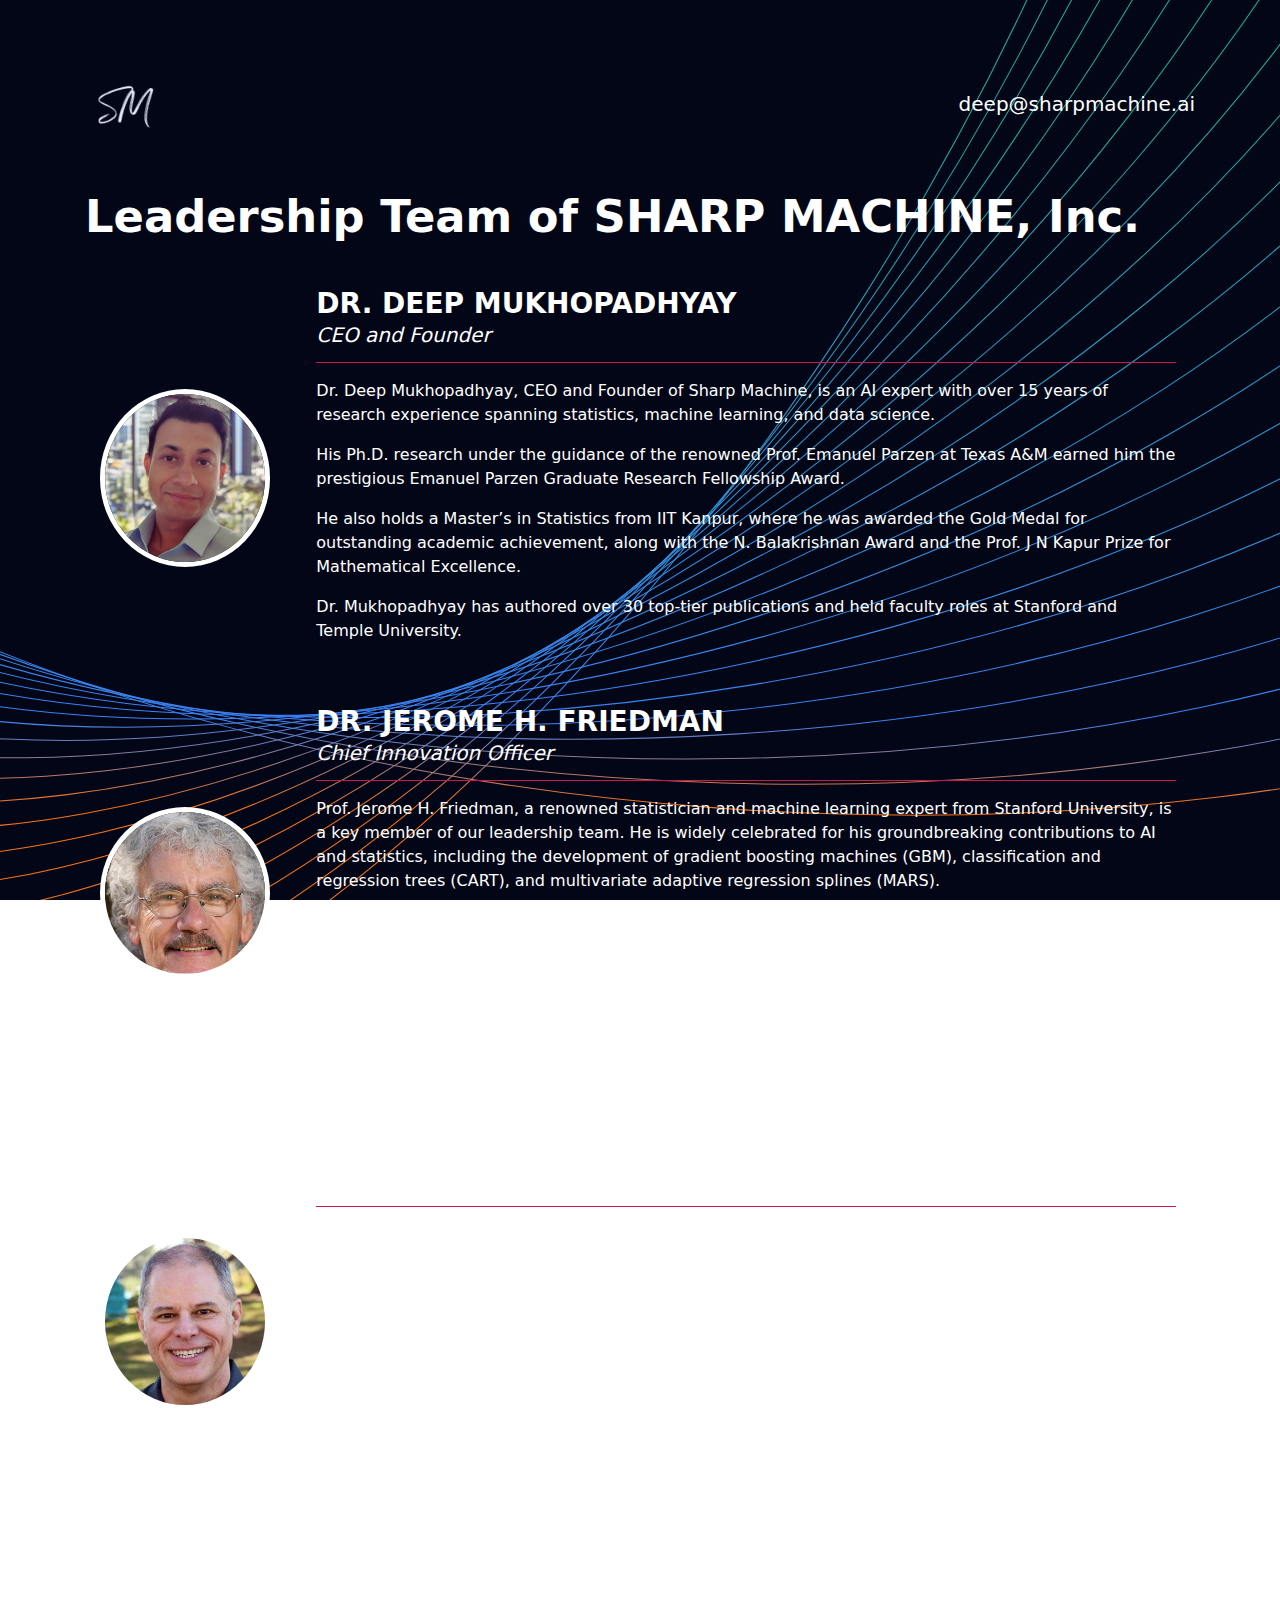
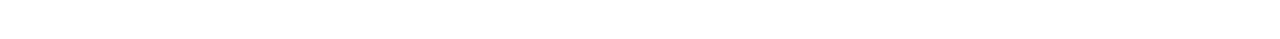
==== ourteam.html @ 8e90176b "Update Teams page." ====
<!DOCTYPE html>
<html lang="zh-TW">

<head>
  <meta charset="UTF-8">
  <meta name="viewport"
    content="width=device-width, initial-scale=1, shrink-to-fit=no">
  <title>SharpMachine</title>
  <meta name="description" content="Free bootstrap template Atlas">
  <link rel="icon" href="img/sm-favicon.png" sizes="32x32" type="image/png">
  <!-- custom.css -->
  <link rel="stylesheet" href="css/custom.css">
  <link rel="stylesheet" href="css/teams.css">
  <!-- bootstrap.min.css -->
  <link rel="stylesheet" href="css/bootstrap.min.css">
  <!-- font-awesome -->
  <link rel="stylesheet" href="font-awesome-4.7.0/css/font-awesome.min.css">

  <!-- AOS -->
  <link rel="stylesheet" href="css/aos.css">
</head>

<body>
  <!-- banner -->
  <div class="jumbotron jumbotron-fluid" id="banner">
    <div class="container text-center text-md-left">
      <header>
        <div class="row justify-content-between">
          <div class="col-2">
            <a href="/"><img src="img/ShortSM-transparent.png" alt="logo"></a>
          </div>
          <div class="col-6 align-self-center text-right">
            <a href="mailto:deep@unitedstatalgo.com"
              class="text-white lead">deep@sharpmachine.ai</a>
          </div>
        </div>
      </header>
      <h2 data-aos="fade" data-aos-easing="linear" data-aos-duration="1000"
        data-aos-once="true" class="display-3 text-white font-weight-bold my-5">
        Leadership Team of SHARP MACHINE, Inc.<br>
      </h2>

    <div class="container py-7">
      <div class="row mb-5">
        <div class="col-md-4 order-md-2">
          <img src="img/teams/deep-profile2.png"
            alt="Personal Trainer 1"
            class="img-fluid border-white border-w-5 w-50 w-md-80 w-lg-60 rounded-circle pic-top2">
        </div>
        <div class="col-md-10 flex-valign text-md-left row-margincustom">
          <h3
            class="text-uppercase text-letter-spacing-xs mt-0 mb-1 text-white font-weight-bold">
            Dr. Deep Mukhopadhyay
          </h3>
          <h5 class="my-0 font-weight-normal">
            <em>CEO and Founder</em>
          </h5>
          <hr class="hr-primary w-70 ml-0 ml-md-auto mr-md-0 mb-3">
          <p>Dr. Deep Mukhopadhyay, CEO and Founder of Sharp Machine, is an AI expert with
          over 15 years of research experience spanning statistics, machine learning, and
          data science. </p><p>His Ph.D. research under the guidance of the renowned Prof.
          Emanuel Parzen at Texas A&M earned him the prestigious Emanuel Parzen Graduate
          Research Fellowship Award.</p><p> He also holds a Master’s in Statistics from IIT
          Kanpur, where he was awarded the Gold Medal for outstanding academic
          achievement, along with the N. Balakrishnan Award and the Prof. J N Kapur Prize
          for Mathematical Excellence.</p><p>Dr. Mukhopadhyay has authored over 30 top-tier
          publications and held faculty roles at Stanford and Temple University.</p>
        </div>
      </div>
      <div class="row mb-5">
        <div class="col-md-4 order-md-2">
          <img src="img/teams/jerome.png"
            alt="Personal Trainer 2"
            class="img-fluid border-white border-w-5 w-50 w-md-80 w-lg-60 rounded-circle  pic-top2">
        </div>
        <div class="col-md-10 flex-valign row-margincustom">
          <h3
            class="text-uppercase text-letter-spacing-xs mt-0 mb-1 text-white font-weight-bold">
            Dr. Jerome H. Friedman
          </h3>
          <h5 class="my-0 font-weight-normal">
            <em>Chief Innovation Officer</em>
          </h5>
          <hr class="hr-primary w-70 ml-0 mb-3">
          <p>Prof. Jerome H. Friedman, a renowned statistician and machine learning expert
          from Stanford University, is a key member of our leadership team. He is widely
          celebrated for his groundbreaking contributions to AI and statistics, including
          the development of gradient boosting machines (GBM), classification and
          regression trees (CART), and multivariate adaptive regression splines (MARS).</p>
          <p>
          His co-authored textbook The Elements of Statistical Learning is a foundational
          reference in the field. Prof. Friedman has received numerous prestigious awards,
          including the ACM Data Mining Lifetime Innovation Award (2002), the Emanuel and
          Carol Parzen Award for Statistical Innovation (2004), and the IEEE Computer
          Society Data Mining Research Contribution Award (2012). </p>
          <p>He is a Fellow of the
          American Academy of Arts and Sciences and a member of the National Academy of
          Sciences, reflecting his profound impact on AI and machine learning.</p>
        </div>
      </div>
      <div class="row mb-5">
        <div class="col-md-4 order-md-2 ">
          <img src="img/teams/david2.png"
            alt="Personal Trainer 3"
            class="img-fluid border-white border-w-5 w-50 w-md-80 w-lg-60 rounded-circle pic-top2">
        </div>
        <div class="col-md-10 flex-valign text-md-left row-margincustom">
          <h3
            class="text-uppercase text-letter-spacing-xs mt-0 mb-1 text-white font-weight-bold">
            Dr. David S. Moore
          </h3>
          <h5 class="my-0 font-weight-normal">
            <em>Chief Cognitive Scientist</em>
          </h5>
          <hr class="hr-primary w-70 ml-0 ml-md-auto mr-md-0 mb-3">
          <p>Dr. David S. Moore, an Emeritus Professor of Psychology at Pitzer College and
          Claremont Graduate University, earned his Ph.D. from Harvard University in
          Developmental and Biological Psychology. </p>
          <p>A leading developmental cognitive
          neuroscientist, his research focuses on cognitive development in infants and its
          applications to AI, contributing to more adaptive systems. </p>
          <p>His book The
          Developing Genome won both the William James Book Award and the Eleanor Maccoby
          Book Award from the American Psychological Association (APA), recognizing a book
          expected to have a profound effect on developmental psychology. </p>
          <p>Dr. Moore has
          served as Director of the U.S. National Science Foundation’s Developmental
          Sciences Program (2016 - 2018) and as a science consultant for DARPA’s Machine
          Common Sense program (2018 – 2024).</p>
        </div>
      </div>
    </div>



    </div>
  </div>
  <!-- three-blcok -->


  <!-- AOS -->
  <script src="js/aos.js"></script>
  <script>
    AOS.init({
    });
  </script>
</body>

</html>
---- css/custom.css ----
/********** common setting **********/
html,
body {
    height: 100% !important;
    background: url('/img/tranched.svg') no-repeat center center fixed;
        -webkit-background-size: cover;
        -moz-background-size: cover;
        -o-background-size: cover;
        background-size: cover;
}


h2 {
    font-size: 2.8rem !important;
    font-weight: 700;
}

img {
    display: block;
    max-width: 100%;
}

a,
button {
    cursor: pointer;
}

.jumbotron {
    margin-bottom: 0 !important;
    background-color: transparent !important;
}

.atlas-cta {
    border-radius: 22px !important;
    padding: 12px 30px !important;
    font-weight: 700;
    transition: .3s ease-in-out !important;
}

.atlas-cta:hover {
    text-decoration: none;
    transform: translateY(-5px);
}

.atlas-cta-wide {
    width: 100%;
}

.cta-green {
    background: #00FFAD;
    color: #192440;
}

.cta-green:hover {
    color: #ffffff;
    background: #00e69c;
}

.cta-blue {
    background: #192440;
    color: #ffffff;
}

.cta-blue:hover {
    color: #ffffff;
    background: #121a2e;
}

.cta-ghost {
    border: 2px solid #192440 !important;
    color: #192440;
}

.cta-ghost:hover {
    color: #ffffff;
    background: #121a2e;
}

#banner {
    background-size: cover;
}

/********** banner **********/
#banner header {
    overflow: hidden;
}

#banner header img {
    max-width: 80px;
}

/********** feature (skew background) **********/
.feature img {
    width: 100%;
    max-width: 480px;
}

#feature-first {
    background: linear-gradient(168deg, #ffffff 55%, #00FFAD 0);
}

#feature-last {
    background: #00FFAD;
}

/********** price table **********/
#price-table {
    padding-top: 4rem !important;
    padding-bottom: 4rem !important;
}

#price-table__premium {
    background: #192440;
    color: #ffffff;
}

#price-table ul li {
    padding: 5px 0;
}

/********** contact **********/
#contact {
    background-size: cover;
}

#contact ul li {
    padding: 3px 0;
}

#contact form {
    color: #00FFAD;
}

#contact form input,
#contact form textarea {
    background: transparent;
    border: 1px solid #00FFAD;
    color: #ffffff;
}

/********** copyright **********/
#copyright {
    background: #192440;
    padding: 2rem 3rem;
}

#copyright #social-media a {
    width: 40px;
    height: 40px;
    border-radius: 99%;
    background: #ffffff;
    transition: .4s ease;
}

#copyright #social-media a i {
    color: #192440;
    font-size: 1.2rem;
    line-height: 40px;
}

#copyright #social-media a:hover {
    background: #00FFAD;
}

#copyright #social-media a:hover i {
    color: #ffffff;
}

/********** RWD **********/
@media (max-width: 575px) {
    #banner h1 {
        font-size: 3.6rem;
    }
}

.hero-paragraph {
    margin-bottom: 32px;
}

 .hero-paragraph {
     padding-left: 72px;
     padding-right: 72px;
 }

 .hero-paragraph {
     padding-left: 0;
     padding-right: 0;
 }

.questions {
    height: 230px;
    margin-top: -85px;
}

.text-green {
    color: #00FFAD;
}

.form-display {
    display: flex;
}

.email {
    margin-left: -16px;
    margin-top: 10px;
    margin-bottom: 10px;
}

.get-started {
    width: 25%;
    margin-left: 20px;
}

.emailme {
    margin-top:-20px;
}
---- css/teams.css ----
body {
  background-color: #eee;
  margin-top: 20px;
}

.border-5,
.border-w-5 {
  border-width: 5px !important;
}

.border-white {
  border: 1px solid transparent;
  border-color: #fff !important;
}

hr.hr-primary {
  border-top-color: #CC164D !important;
}

em {
  font-style: italic;
}

.font-weight-normal {
  font-weight: 400 !important;
}

.py-7 {
  color: white !important;
  background-color: transparent;
}

.pic-top {
  margin-top:65px;
}

.pic-top2 {
  margin-top: 100px;
}

.pic-left {
  margin-left: 50%;
}

.row-margincustom {
  margin-left: -17%;
  text-wrap: pretty;
  padding-left:50px !important;
}
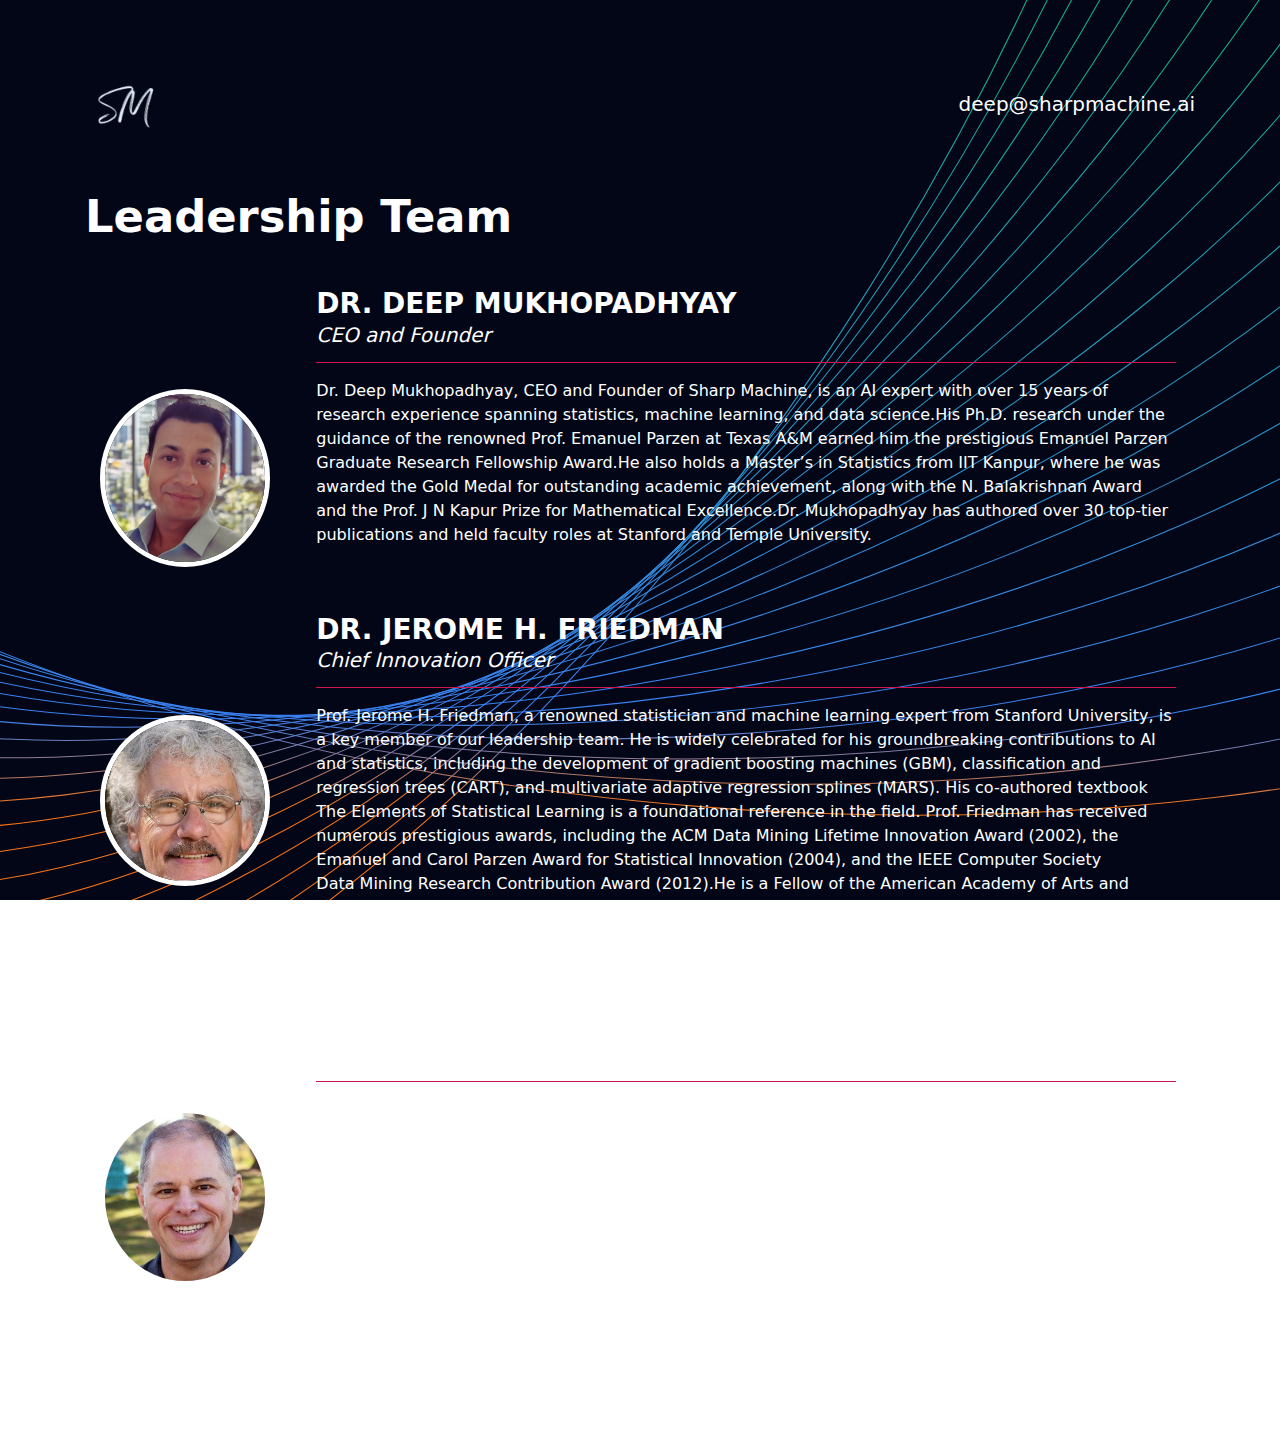
==== commit aaa5aad3: "Update text." ====
--- a/ourteam.html
+++ b/ourteam.html
@@ -29,7 +29,7 @@
           <div class="col-2">
             <a href="/"><img src="img/ShortSM-transparent.png" alt="logo"></a>
           </div>
-          <div class="col-6 align-self-center text-right">
+          <div class="col-6 align-self-center text-right topemail">
             <a href="mailto:deep@unitedstatalgo.com"
               class="text-white lead">deep@sharpmachine.ai</a>
           </div>
@@ -37,7 +37,7 @@
       </header>
       <h2 data-aos="fade" data-aos-easing="linear" data-aos-duration="1000"
         data-aos-once="true" class="display-3 text-white font-weight-bold my-5">
-        Leadership Team of SHARP MACHINE, Inc.<br>
+        Leadership Team<br>
       </h2>
 
     <div class="container py-7">
@@ -56,14 +56,14 @@
             <em>CEO and Founder</em>
           </h5>
           <hr class="hr-primary w-70 ml-0 ml-md-auto mr-md-0 mb-3">
-          <p>Dr. Deep Mukhopadhyay, CEO and Founder of Sharp Machine, is an AI expert with
+          <p class="bios">Dr. Deep Mukhopadhyay, CEO and Founder of Sharp Machine, is an AI expert with
           over 15 years of research experience spanning statistics, machine learning, and
-          data science. </p><p>His Ph.D. research under the guidance of the renowned Prof.
+          data science.His Ph.D. research under the guidance of the renowned Prof.
           Emanuel Parzen at Texas A&M earned him the prestigious Emanuel Parzen Graduate
-          Research Fellowship Award.</p><p> He also holds a Master’s in Statistics from IIT
+          Research Fellowship Award.He also holds a Master’s in Statistics from IIT
           Kanpur, where he was awarded the Gold Medal for outstanding academic
           achievement, along with the N. Balakrishnan Award and the Prof. J N Kapur Prize
-          for Mathematical Excellence.</p><p>Dr. Mukhopadhyay has authored over 30 top-tier
+          for Mathematical Excellence.Dr. Mukhopadhyay has authored over 30 top-tier
           publications and held faculty roles at Stanford and Temple University.</p>
         </div>
       </div>
@@ -82,18 +82,16 @@
             <em>Chief Innovation Officer</em>
           </h5>
           <hr class="hr-primary w-70 ml-0 mb-3">
-          <p>Prof. Jerome H. Friedman, a renowned statistician and machine learning expert
+          <p class="bios">Prof. Jerome H. Friedman, a renowned statistician and machine learning expert
           from Stanford University, is a key member of our leadership team. He is widely
           celebrated for his groundbreaking contributions to AI and statistics, including
           the development of gradient boosting machines (GBM), classification and
-          regression trees (CART), and multivariate adaptive regression splines (MARS).</p>
-          <p>
+          regression trees (CART), and multivariate adaptive regression splines (MARS).
           His co-authored textbook The Elements of Statistical Learning is a foundational
           reference in the field. Prof. Friedman has received numerous prestigious awards,
           including the ACM Data Mining Lifetime Innovation Award (2002), the Emanuel and
           Carol Parzen Award for Statistical Innovation (2004), and the IEEE Computer
-          Society Data Mining Research Contribution Award (2012). </p>
-          <p>He is a Fellow of the
+          Society Data Mining Research Contribution Award (2012).He is a Fellow of the
           American Academy of Arts and Sciences and a member of the National Academy of
           Sciences, reflecting his profound impact on AI and machine learning.</p>
         </div>
@@ -113,17 +111,14 @@
             <em>Chief Cognitive Scientist</em>
           </h5>
           <hr class="hr-primary w-70 ml-0 ml-md-auto mr-md-0 mb-3">
-          <p>Dr. David S. Moore, an Emeritus Professor of Psychology at Pitzer College and
+          <p class="bios">Dr. David S. Moore, an Emeritus Professor of Psychology at Pitzer College and
           Claremont Graduate University, earned his Ph.D. from Harvard University in
-          Developmental and Biological Psychology. </p>
-          <p>A leading developmental cognitive
+          Developmental and Biological Psychology. A leading developmental cognitive
           neuroscientist, his research focuses on cognitive development in infants and its
-          applications to AI, contributing to more adaptive systems. </p>
-          <p>His book The
+          applications to AI, contributing to more adaptive systems. His book The
           Developing Genome won both the William James Book Award and the Eleanor Maccoby
           Book Award from the American Psychological Association (APA), recognizing a book
-          expected to have a profound effect on developmental psychology. </p>
-          <p>Dr. Moore has
+          expected to have a profound effect on developmental psychology. Dr. Moore has
           served as Director of the U.S. National Science Foundation’s Developmental
           Sciences Program (2016 - 2018) and as a science consultant for DARPA’s Machine
           Common Sense program (2018 – 2024).</p>
--- a/css/custom.css
+++ b/css/custom.css
@@ -173,44 +173,12 @@
     }
 }
 
-.hero-paragraph {
-    margin-bottom: 32px;
+@media only screen and (max-width: 600px) {
+
+    .topemail {
+        margin-right: 50px;
+    }
+
 }
 
- .hero-paragraph {
-     padding-left: 72px;
-     padding-right: 72px;
- }
 
- .hero-paragraph {
-     padding-left: 0;
-     padding-right: 0;
- }
-
-.questions {
-    height: 230px;
-    margin-top: -85px;
-}
-
-.text-green {
-    color: #00FFAD;
-}
-
-.form-display {
-    display: flex;
-}
-
-.email {
-    margin-left: -16px;
-    margin-top: 10px;
-    margin-bottom: 10px;
-}
-
-.get-started {
-    width: 25%;
-    margin-left: 20px;
-}
-
-.emailme {
-    margin-top:-20px;
-}
--- a/css/teams.css
+++ b/css/teams.css
@@ -47,3 +47,19 @@
   text-wrap: pretty;
   padding-left:50px !important;
 }
+
+@media only screen and (max-width: 600px) {
+.pic-top2 {
+    margin-top: 0;
+    display: inline;
+  }
+.row-margincustom {
+  margin-left: -20px;
+}
+
+.bios {
+  text-align: left;
+}
+
+
+}
